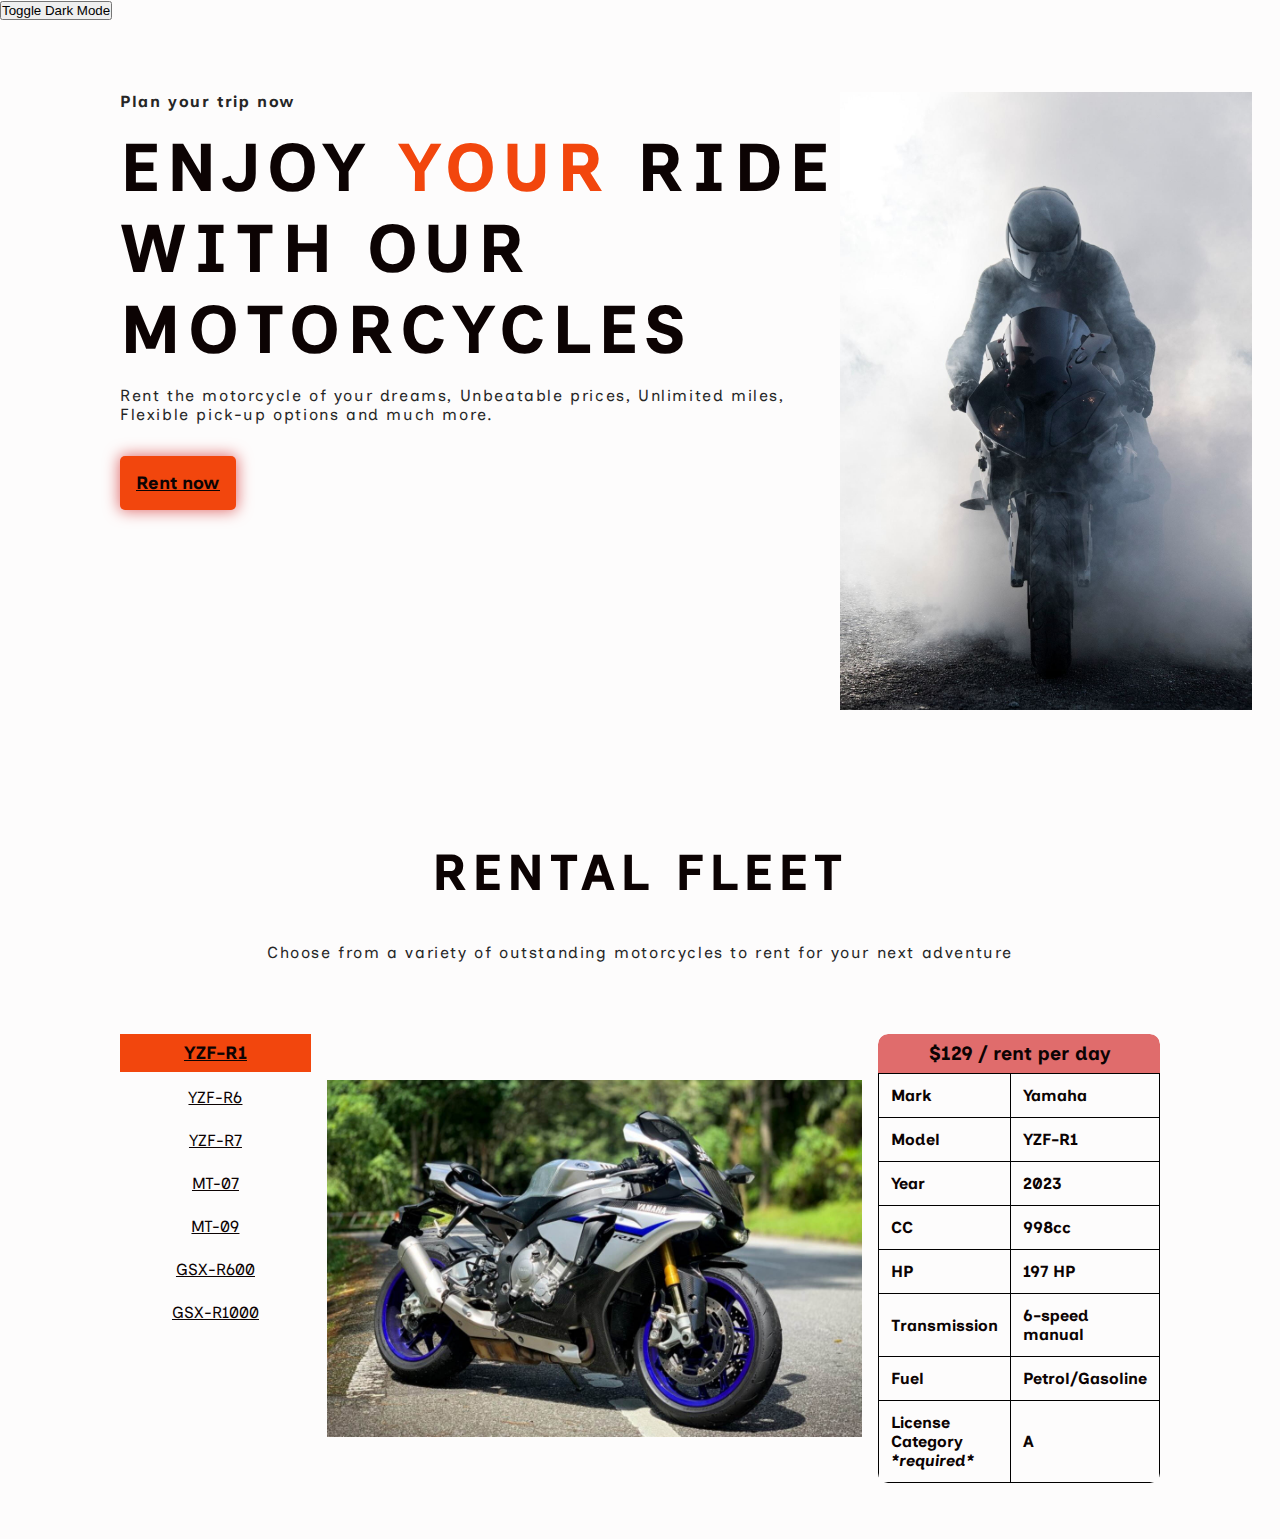
==== index.html @ b2a37969 "Fix for Hero section issues Added Responsive design for smaller screens" ====
<!DOCTYPE html>
<html lang="en">
    <head>
        <meta charset="UTF-8" />
        <meta name="viewport" content="width=device-width, initial-scale=1.0" />
        <link rel="stylesheet" href="index.css">
        <title>Rent a motorcycle</title>
        <link rel="shortcut icon" href="#">
        <meta name="description" content="Motorcycle rental website">
    </head>
    <body>
    <button id="theme-toggle">Toggle Dark Mode</button>
    <div class="ContentProps">
        <section class="hero">
            <div class="wrapper">
                <div class="text-container">
                    <p><strong>Plan your trip now</strong></p>
                    <h1>Enjoy <span>your</span> ride with our<br>motorcycles</h1>
                    <p>Rent the motorcycle of your dreams, Unbeatable prices, Unlimited miles, Flexible pick-up options and much more.</p>
                    <div class="buttons">
                        <a class="active" href="#">Rent now</a>
                    </div>
                </div>
                <div class="image-container">
                    <img width="427" height="640" src="Motorcycles/Hero.jpg" alt="Biker on his motorcycle">
                </div>
            </div>
        </section>
        <main>
            <section>
                <h2>Rental fleet</h2>
                <p>Choose from a variety of outstanding motorcycles to rent for your next adventure</p>
                <div class="container">
                    <div class="Bike-list-container">
                        <!-- bikes are shown here with js injection from json -->
                        <div class="Bike"></div>
                    </div>
                    <div class="image-preview">
                        <!-- image preview of selected Motorcycle -->
                        <img width="1400" height="1080" src="#" alt="Motorcycle image">
                    </div>
                    <div class="Details">
                        <table class="details-table">
                            <caption></caption>
                            <tbody>
                                <tr>
                                    <td>Mark</td>
                                    <td id="mark-value"></td>
                                </tr>
                                <tr>
                                    <td>Model</td>
                                    <td id="model-value"></td>
                                </tr>
                                <tr>
                                    <td>Year</td>
                                    <td id="year-value"></td>
                                </tr>
                                <tr>
                                    <td>CC</td>
                                    <td id="cc-value"></td>
                                </tr>
                                <tr>
                                    <td>HP</td>
                                    <td id="hp-value"></td>
                                </tr>
                                <tr>
                                    <td>Transmission</td>
                                    <td id="trans-value"></td>
                                </tr>
                                <tr>
                                    <td>Fuel</td>
                                    <td id="fuel-value"></td>
                                </tr>
                                <tr>
                                    <td>License Category<br><strong><i>*required*</i></strong></td>
                                    <td id="license-value"></td>
                                </tr>
                            </tbody>
                        </table>
                    </div>
                </div>
            </section>
        </main>
    </div>
  </body>
</html>
<script src="motorcycles.js" ></script>
<script src="theme.js"></script>
---- index.css ----
@import url("https://fonts.googleapis.com/css?family=Inclusive%20Sans:700|Inclusive%20Sans:400");
:root {
  --text: hsl(0, 60%, 3%);
  --text2: hsl(0, 0%, 15%);
  --background: hsl(0, 20%, 99%);
  --primary: hsl(15, 90%, 50%);
  --secondary: hsl(0, 26%, 74%);
  --accent: hsl(0, 65%, 65%);
}
:root[data-theme="dark"] {
    --text: hsl(0, 60%, 97%);
    --background: hsl(0, 20%, 1%);
    --primary: hsl(15, 90%, 50%);
    --secondary: hsl(0, 26%, 26%);
    --accent: hsl(0, 65%, 35%);
    --accent2: hsl(0, 0%, 5%);
  }
* {
  margin: 0;
  padding: 0;
  box-sizing: border-box;
  /* outline: 3px solid pink; */
}
body {
  font-family: "Inclusive Sans", sans-serif;
  font-weight: 400;
  background-color: var(--background);
  color: var(--text);
}
.ContentProps {
  max-width: 90%;
  margin: 0 auto;
  padding: 1.5rem;
}
h1, h2, h3, h4, h5 {
  font-weight: 700;
}
h1 {font-size: 4.210rem;}
h2 {font-size: 3.158rem;}
h3 {font-size: 2.369rem;}
h4 {font-size: 1.777rem;}
h5 {font-size: 1.333rem;}
section{
    display: flex;
    flex-direction: column;
    width: 100%;
    margin-top: 6rem;
    text-align: center;
}
section h2{
    font-weight: bold;
    letter-spacing: 0.1em;
    color: var(--text);
    text-transform: uppercase;
    margin-bottom: 2.5rem;
}
section p{
    color: var(--text2);
    margin-bottom: 2.5rem;
    letter-spacing: 0.1em;
}
[data-theme="dark"] section p{
  color: var(--text);
}
.hero {
  width: 100%;
  margin-top: 1rem;
}

.hero .wrapper {
  margin: 0 auto;
  display: flex;
  flex-direction: row;
  justify-content: space-between;
  max-width: 80rem; /* Adjust this for layout width */
  padding: 2rem;
}

.hero .text-container {
  max-width: 45rem;
  width: 100%;
  display: flex;
  flex-direction: column;
  gap: 1rem;
  text-align: left;
}
.hero .text-container p{
  margin: 0;
}
.hero .text-container h1 {
  font-weight: bold;
  letter-spacing: 0.1em;
  color: var(--text);
  text-transform: uppercase;
}

.hero .text-container span {
  color: var(--primary);
}

.hero .buttons {
  display: flex;
  gap: 1rem;
  margin-top: 1rem;
}

.hero .buttons .active {
  background-color: var(--primary);
  color: var(--text);
  font-weight: bold;
  font-size: 1.125rem;
  padding: 1rem;
  border-radius: 5px; /* Small UI improvement */
  -webkit-box-shadow: 0px 0px 15px 1px var(--accent);
  -moz-box-shadow: 0px 0px 15px 1px var(--accent);
  box-shadow: 0px 0px 15px 1px var(--accent);
  transition: .3s ease;
}
.hero .buttons .active:hover{
  background-color: var(--accent);
}

.hero .image-container {
  width: 35rem;
}

.hero .image-container img {
  max-width: 100%;
  height: auto;
  object-fit: contain;
}
@media (max-width: 768px) {
  .ContentProps{
    max-width: 100%;
  }
  .hero .wrapper {
    width: 100%;
    flex-direction: column;
    align-items: center;
  }

  .hero .text-container {
    text-align: left;
    width: 100%;
    overflow-wrap: break-word;  
  }
  .hero .text-container h1{
    font-size: 3.8rem;
  }
  .hero .image-container {
    display: none;
  }
}

.container {
  display: grid;
  grid-template-areas:"sidebar main info";
  grid-template-columns: 1.25fr 3fr 1.25fr;
  padding: 1rem;
  max-width: 100%;
  height: auto;
}
.Bike-list-container {
  grid-area: sidebar;
  display: flex;
  flex-direction: column;
  gap: 0.5rem;
  padding: 1rem;
  border-radius: 10px;
  background-color: var(--background);
}
[data-theme="dark"] .Bike-list-container,
[data-theme="dark"] .Details{
  background-color: var(--accent2);
  color: var(--text);
}
.Bike {
    text-decoration: underline;
  cursor: pointer;
  padding: 0.5rem;
  text-align: center;
  transition: background 0.3s ease , transform 0.2s;
}
.Bike:hover {
  background-color: var(--secondary);
  transform: scale(1.05);
}
.Bike.active {
  background-color: var(--primary);
  color: var(--text);
  font-weight: bold;
  font-size: 1.125rem;
}
[data-theme="dark"] .Bike.active{
    color: var(--text2);
}
.image-preview {
  grid-area: main;
  display: flex;
  align-items: center;
  justify-content: center;
}
.image-preview img {
  max-width: 100%;
  height: auto;
  vertical-align: middle;
  font-style: italic;
  background-repeat: no-repeat;
  background-size: cover;
  max-height: 26.65rem;
  object-fit: contain;
}
.Details {
  grid-area: info;
  padding: 1rem;
  border-radius: 10px;
  text-align: center;
  background-color: var(--background);
}
.details-table {
  width: 100%;
  border-collapse: collapse;
  border-radius: 10px;
  overflow: hidden;
}
.details-table caption {
  font-size: 1.2rem;
  font-weight: bold;
  padding: 0.5rem;
  color: var(--text);
  background: var(--accent);
  border-radius: 10px 10px 0 0;
}
.details-table td {
  border: 1px solid black;
  padding: 0.75rem;
  font-size: 1rem;
  font-weight: bold;
  color: var(--text);
  text-align: left;
}
@media (max-width: 768px) {
    .container {
      grid-template-areas:
        "sidebar"
        "main"
        "info";
      grid-template-columns: 1fr;
    } 
    .Bike-list-container,
    .image-preview,
    .Details {
      width: 100%;
    }
  }
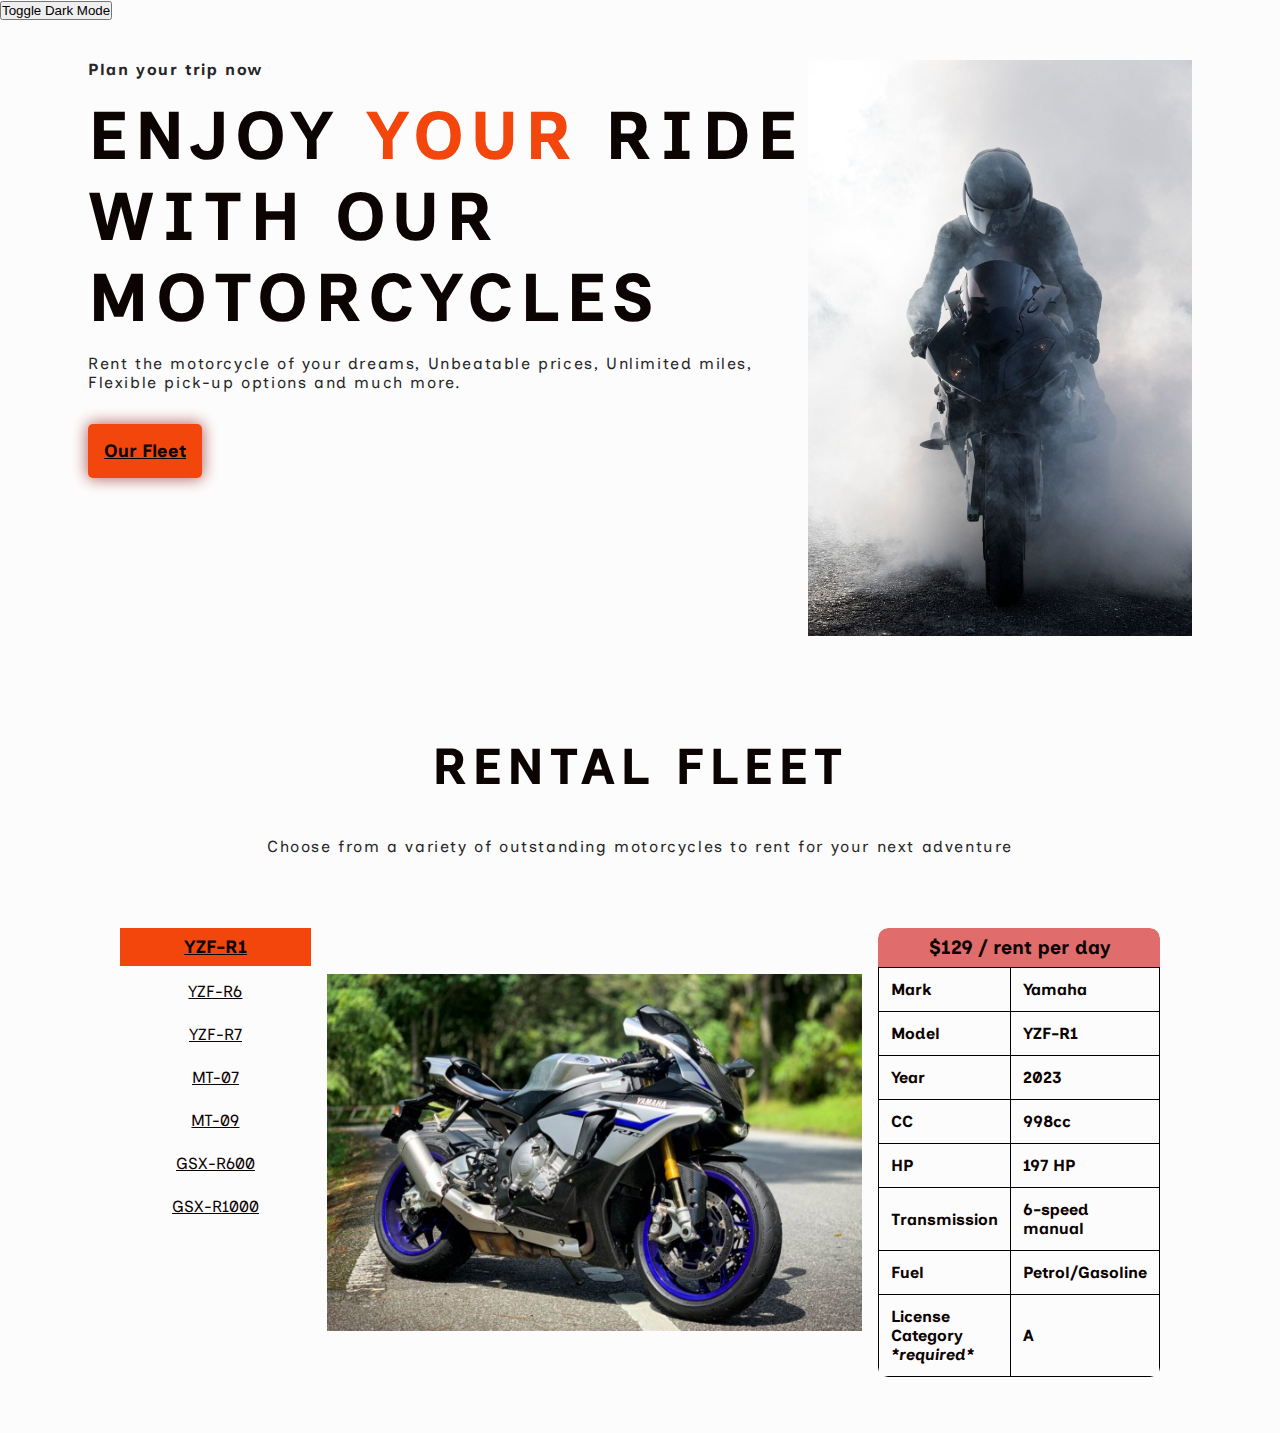
==== commit 77d02ebd: "UI improvements" ====
--- a/index.html
+++ b/index.html
@@ -18,16 +18,16 @@
                     <h1>Enjoy <span>your</span> ride with our<br>motorcycles</h1>
                     <p>Rent the motorcycle of your dreams, Unbeatable prices, Unlimited miles, Flexible pick-up options and much more.</p>
                     <div class="buttons">
-                        <a class="active" href="#">Rent now</a>
+                        <a class="active" href="#RentalFleet">Our Fleet</a>
                     </div>
                 </div>
                 <div class="image-container">
-                    <img width="427" height="640" src="Motorcycles/Hero.jpg" alt="Biker on his motorcycle">
+                    <img rel="preload" as="image" width="427" height="640" src="Motorcycles/Hero.jpg" alt="Biker on his motorcycle">
                 </div>
             </div>
         </section>
         <main>
-            <section>
+            <section id="RentalFleet" >
                 <h2>Rental fleet</h2>
                 <p>Choose from a variety of outstanding motorcycles to rent for your next adventure</p>
                 <div class="container">
--- a/index.css
+++ b/index.css
@@ -4,8 +4,8 @@
   --text2: hsl(0, 0%, 15%);
   --background: hsl(0, 20%, 99%);
   --primary: hsl(15, 90%, 50%);
-  --secondary: hsl(0, 26%, 74%);
-  --accent: hsl(0, 65%, 65%);
+  --secondary: hsl(0, 65%, 65%);
+  --accent: hsl(0, 35%, 55%);
 }
 :root[data-theme="dark"] {
     --text: hsl(0, 60%, 97%);
@@ -19,7 +19,9 @@
   margin: 0;
   padding: 0;
   box-sizing: border-box;
-  /* outline: 3px solid pink; */
+}
+html{
+  scroll-behavior: smooth;
 }
 body {
   font-family: "Inclusive Sans", sans-serif;
@@ -63,17 +65,22 @@
   color: var(--text);
 }
 .hero {
-  width: 100%;
   margin-top: 1rem;
 }
 
 .hero .wrapper {
   margin: 0 auto;
+  padding: 2rem;
   display: flex;
   flex-direction: row;
   justify-content: space-between;
-  max-width: 80rem; /* Adjust this for layout width */
-  padding: 2rem;
+  max-width: 80rem;
+}
+@media (max-width: 1300px){
+  .hero .wrapper{
+    margin: 0 0;
+    padding: 0;
+  }
 }
 
 .hero .text-container {
@@ -110,7 +117,7 @@
   font-weight: bold;
   font-size: 1.125rem;
   padding: 1rem;
-  border-radius: 5px; /* Small UI improvement */
+  border-radius: 5px;
   -webkit-box-shadow: 0px 0px 15px 1px var(--accent);
   -moz-box-shadow: 0px 0px 15px 1px var(--accent);
   box-shadow: 0px 0px 15px 1px var(--accent);
@@ -129,7 +136,7 @@
   height: auto;
   object-fit: contain;
 }
-@media (max-width: 768px) {
+@media (max-width: 1200px) {
   .ContentProps{
     max-width: 100%;
   }
@@ -158,6 +165,7 @@
   grid-template-columns: 1.25fr 3fr 1.25fr;
   padding: 1rem;
   max-width: 100%;
+  width: 100%;
   height: auto;
 }
 .Bike-list-container {
@@ -179,7 +187,7 @@
   cursor: pointer;
   padding: 0.5rem;
   text-align: center;
-  transition: background 0.3s ease , transform 0.2s;
+  transition: 0.3s ease , transform 0.2s;
 }
 .Bike:hover {
   background-color: var(--secondary);
@@ -228,7 +236,7 @@
   font-weight: bold;
   padding: 0.5rem;
   color: var(--text);
-  background: var(--accent);
+  background: var(--secondary);
   border-radius: 10px 10px 0 0;
 }
 .details-table td {
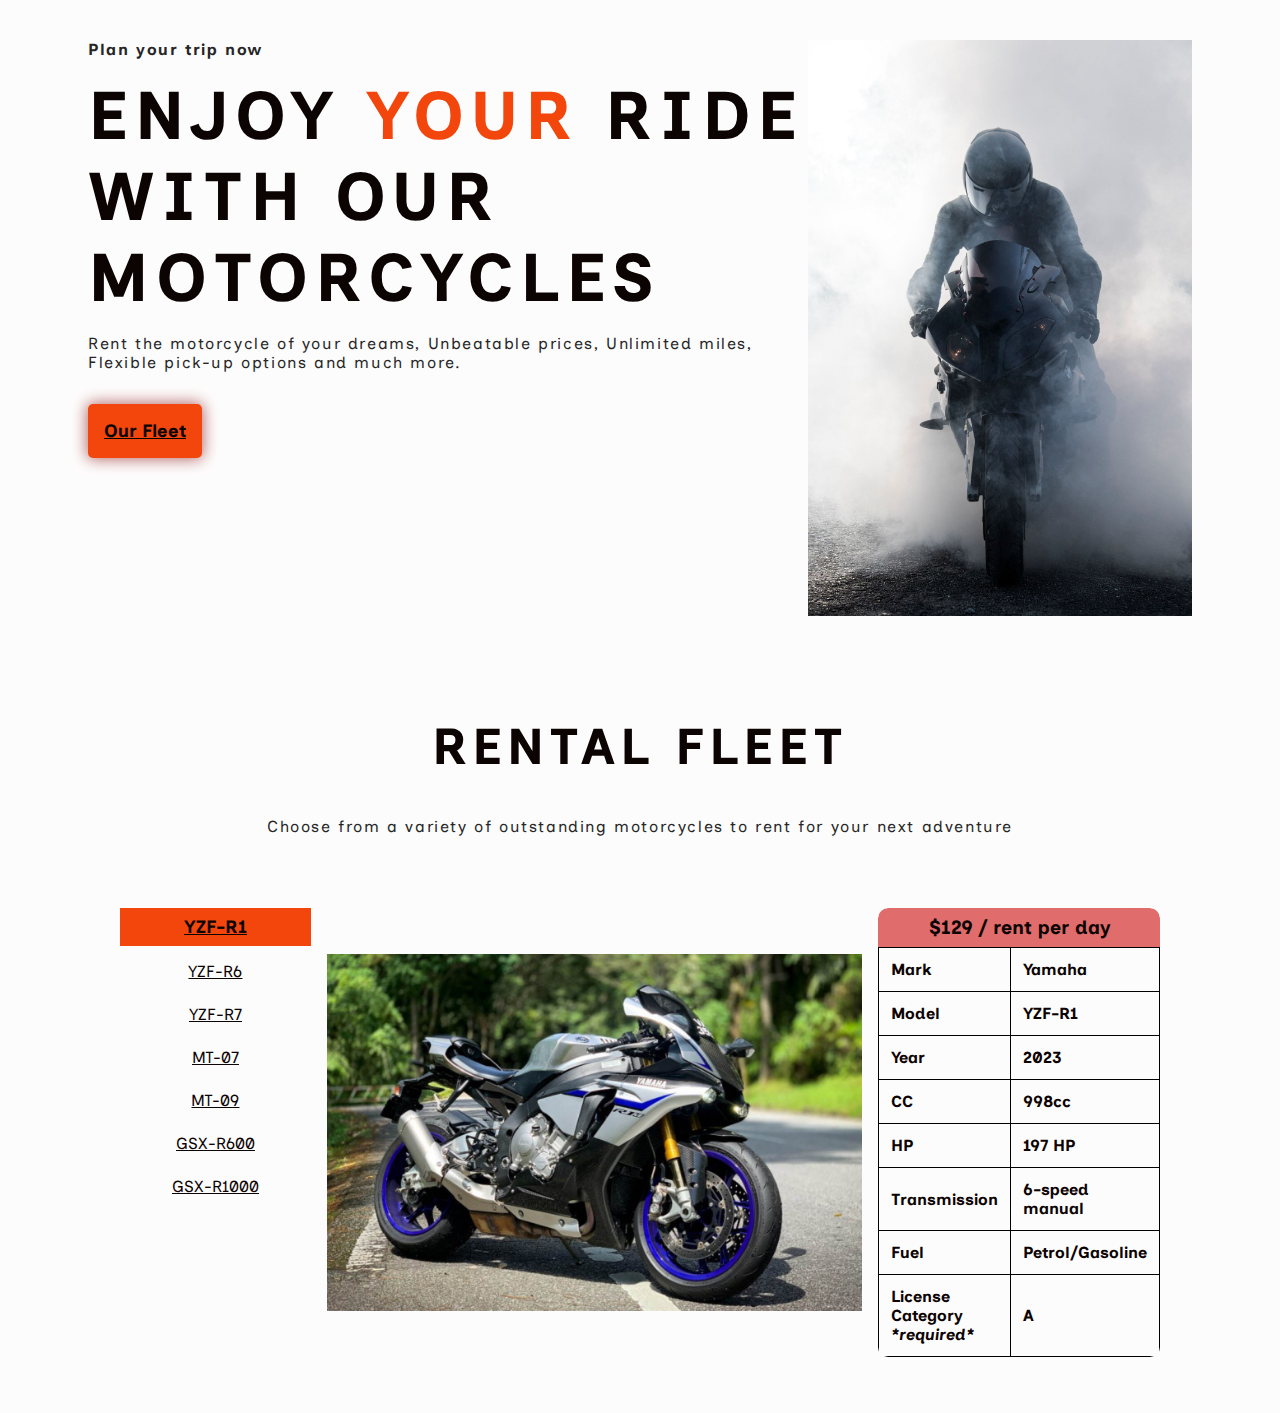
==== commit 25b210c8: "." ====
--- a/index.html
+++ b/index.html
@@ -9,7 +9,7 @@
         <meta name="description" content="Motorcycle rental website">
     </head>
     <body>
-    <button id="theme-toggle">Toggle Dark Mode</button>
+    <!-- <button id="theme-toggle">Toggle Dark Mode</button> -->
     <div class="ContentProps">
         <section class="hero">
             <div class="wrapper">
@@ -27,7 +27,7 @@
             </div>
         </section>
         <main>
-            <section id="RentalFleet" >
+            <section id="RentalFleet" class="RentalFleet">
                 <h2>Rental fleet</h2>
                 <p>Choose from a variety of outstanding motorcycles to rent for your next adventure</p>
                 <div class="container">
@@ -37,7 +37,7 @@
                     </div>
                     <div class="image-preview">
                         <!-- image preview of selected Motorcycle -->
-                        <img width="1400" height="1080" src="#" alt="Motorcycle image">
+                        <img width="1200" height="800" src="#" alt="Motorcycle image">
                     </div>
                     <div class="Details">
                         <table class="details-table">
--- a/index.css
+++ b/index.css
@@ -66,6 +66,7 @@
 }
 .hero {
   margin-top: 1rem;
+  width: auto;
 }
 
 .hero .wrapper {
@@ -85,7 +86,6 @@
 
 .hero .text-container {
   max-width: 45rem;
-  width: 100%;
   display: flex;
   flex-direction: column;
   gap: 1rem;
@@ -127,10 +127,6 @@
   background-color: var(--accent);
 }
 
-.hero .image-container {
-  width: 35rem;
-}
-
 .hero .image-container img {
   max-width: 100%;
   height: auto;
@@ -159,14 +155,17 @@
   }
 }
 
+#RentalFleet{
+  width: auto;
+}
+
 .container {
   display: grid;
   grid-template-areas:"sidebar main info";
   grid-template-columns: 1.25fr 3fr 1.25fr;
   padding: 1rem;
   max-width: 100%;
-  width: 100%;
-  height: auto;
+
 }
 .Bike-list-container {
   grid-area: sidebar;
@@ -255,9 +254,11 @@
         "info";
       grid-template-columns: 1fr;
     } 
+    .container,
     .Bike-list-container,
     .image-preview,
     .Details {
-      width: 100%;
+      gap: 1rem;
+      padding: 0;
     }
   }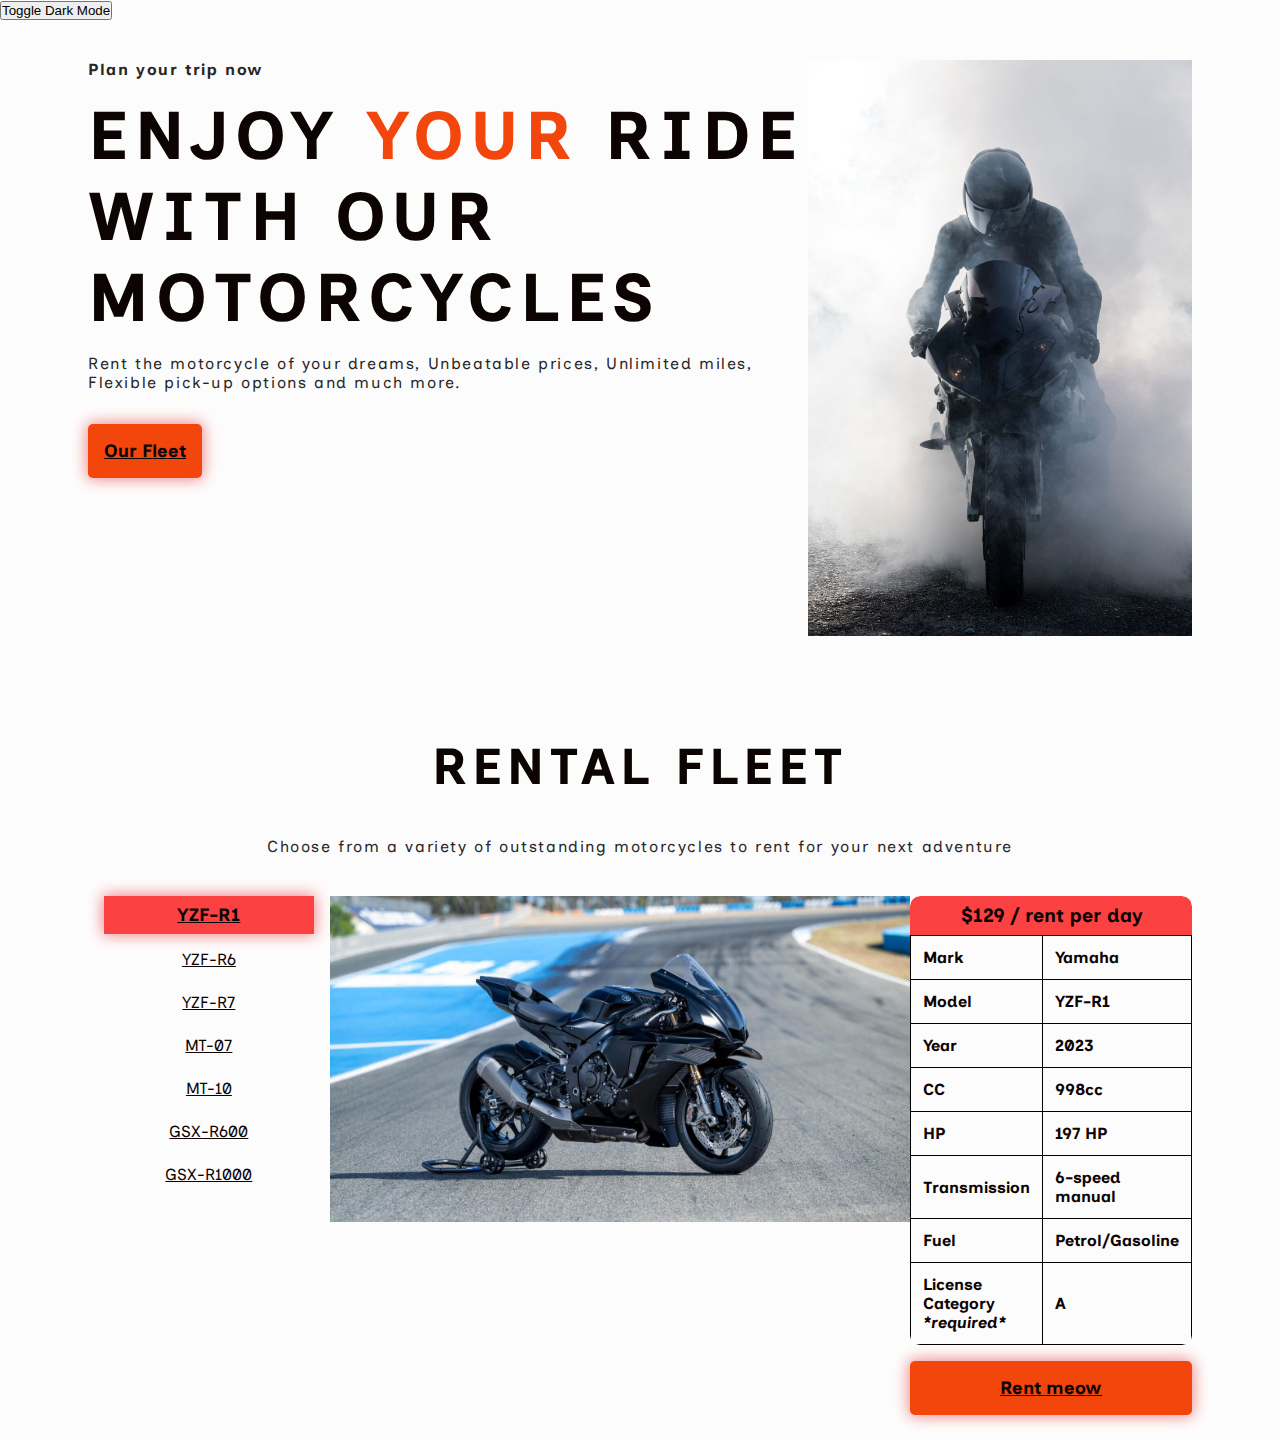
==== commit a0a8af7f: "fixed images resolution fixed ui Added a rent now button on the rental fleet modified the database" ====
--- a/index.html
+++ b/index.html
@@ -9,7 +9,7 @@
         <meta name="description" content="Motorcycle rental website">
     </head>
     <body>
-    <!-- <button id="theme-toggle">Toggle Dark Mode</button> -->
+    <button id="theme-toggle">Toggle Dark Mode</button>
     <div class="ContentProps">
         <section class="hero">
             <div class="wrapper">
@@ -77,6 +77,9 @@
                                 </tr>
                             </tbody>
                         </table>
+                        <div class="buttons">
+                            <a class="active" href="#RentNow">Rent meow</a>
+                        </div>
                     </div>
                 </div>
             </section>
--- a/index.css
+++ b/index.css
@@ -4,15 +4,15 @@
   --text2: hsl(0, 0%, 15%);
   --background: hsl(0, 20%, 99%);
   --primary: hsl(15, 90%, 50%);
-  --secondary: hsl(0, 65%, 65%);
-  --accent: hsl(0, 35%, 55%);
+  --secondary: hsl(0, 77%, 72%);
+  --accent: hsl(0, 96%, 62%);
 }
 :root[data-theme="dark"] {
     --text: hsl(0, 60%, 97%);
     --background: hsl(0, 20%, 1%);
-    --primary: hsl(15, 90%, 50%);
-    --secondary: hsl(0, 26%, 26%);
-    --accent: hsl(0, 65%, 35%);
+    --primary: hsl(15, 100%, 50%);
+    --secondary: hsl(0, 77%, 28%);
+    --accent: hsl(0, 96%, 38%);
     --accent2: hsl(0, 0%, 5%);
   }
 * {
@@ -105,26 +105,26 @@
   color: var(--primary);
 }
 
-.hero .buttons {
+.buttons {
   display: flex;
   gap: 1rem;
   margin-top: 1rem;
 }
 
-.hero .buttons .active {
+.buttons .active {
   background-color: var(--primary);
   color: var(--text);
   font-weight: bold;
   font-size: 1.125rem;
   padding: 1rem;
   border-radius: 5px;
-  -webkit-box-shadow: 0px 0px 15px 1px var(--accent);
-  -moz-box-shadow: 0px 0px 15px 1px var(--accent);
-  box-shadow: 0px 0px 15px 1px var(--accent);
+  -webkit-box-shadow: 0px 0px 15px 1px var(--secondary);
+  -moz-box-shadow: 0px 0px 15px 1px var(--secondary);
+  box-shadow: 0px 0px 15px 1px var(--secondary);
   transition: .3s ease;
 }
 .hero .buttons .active:hover{
-  background-color: var(--accent);
+  background-color: var(--secondary);
 }
 
 .hero .image-container img {
@@ -163,18 +163,17 @@
   display: grid;
   grid-template-areas:"sidebar main info";
   grid-template-columns: 1.25fr 3fr 1.25fr;
-  padding: 1rem;
   max-width: 100%;
-
 }
 .Bike-list-container {
   grid-area: sidebar;
   display: flex;
   flex-direction: column;
   gap: 0.5rem;
-  padding: 1rem;
+  padding:0 1rem;
   border-radius: 10px;
   background-color: var(--background);
+  
 }
 [data-theme="dark"] .Bike-list-container,
 [data-theme="dark"] .Details{
@@ -193,10 +192,13 @@
   transform: scale(1.05);
 }
 .Bike.active {
-  background-color: var(--primary);
+  background-color: var(--accent);
   color: var(--text);
   font-weight: bold;
   font-size: 1.125rem;
+  -webkit-box-shadow: 0px 0px 15px 1px var(--secondary);
+  -moz-box-shadow: 0px 0px 15px 1px var(--secondary);
+  box-shadow: 0px 0px 15px 1px var(--secondary);
 }
 [data-theme="dark"] .Bike.active{
     color: var(--text2);
@@ -206,6 +208,7 @@
   display: flex;
   align-items: center;
   justify-content: center;
+  align-items:start;
 }
 .image-preview img {
   max-width: 100%;
@@ -219,7 +222,6 @@
 }
 .Details {
   grid-area: info;
-  padding: 1rem;
   border-radius: 10px;
   text-align: center;
   background-color: var(--background);
@@ -235,7 +237,7 @@
   font-weight: bold;
   padding: 0.5rem;
   color: var(--text);
-  background: var(--secondary);
+  background: var(--accent);
   border-radius: 10px 10px 0 0;
 }
 .details-table td {
@@ -245,6 +247,12 @@
   font-weight: bold;
   color: var(--text);
   text-align: left;
+}
+.Details .buttons{
+  width: 100%;
+}
+.Details .buttons a{
+  width: 100%;
 }
 @media (max-width: 768px) {
     .container {
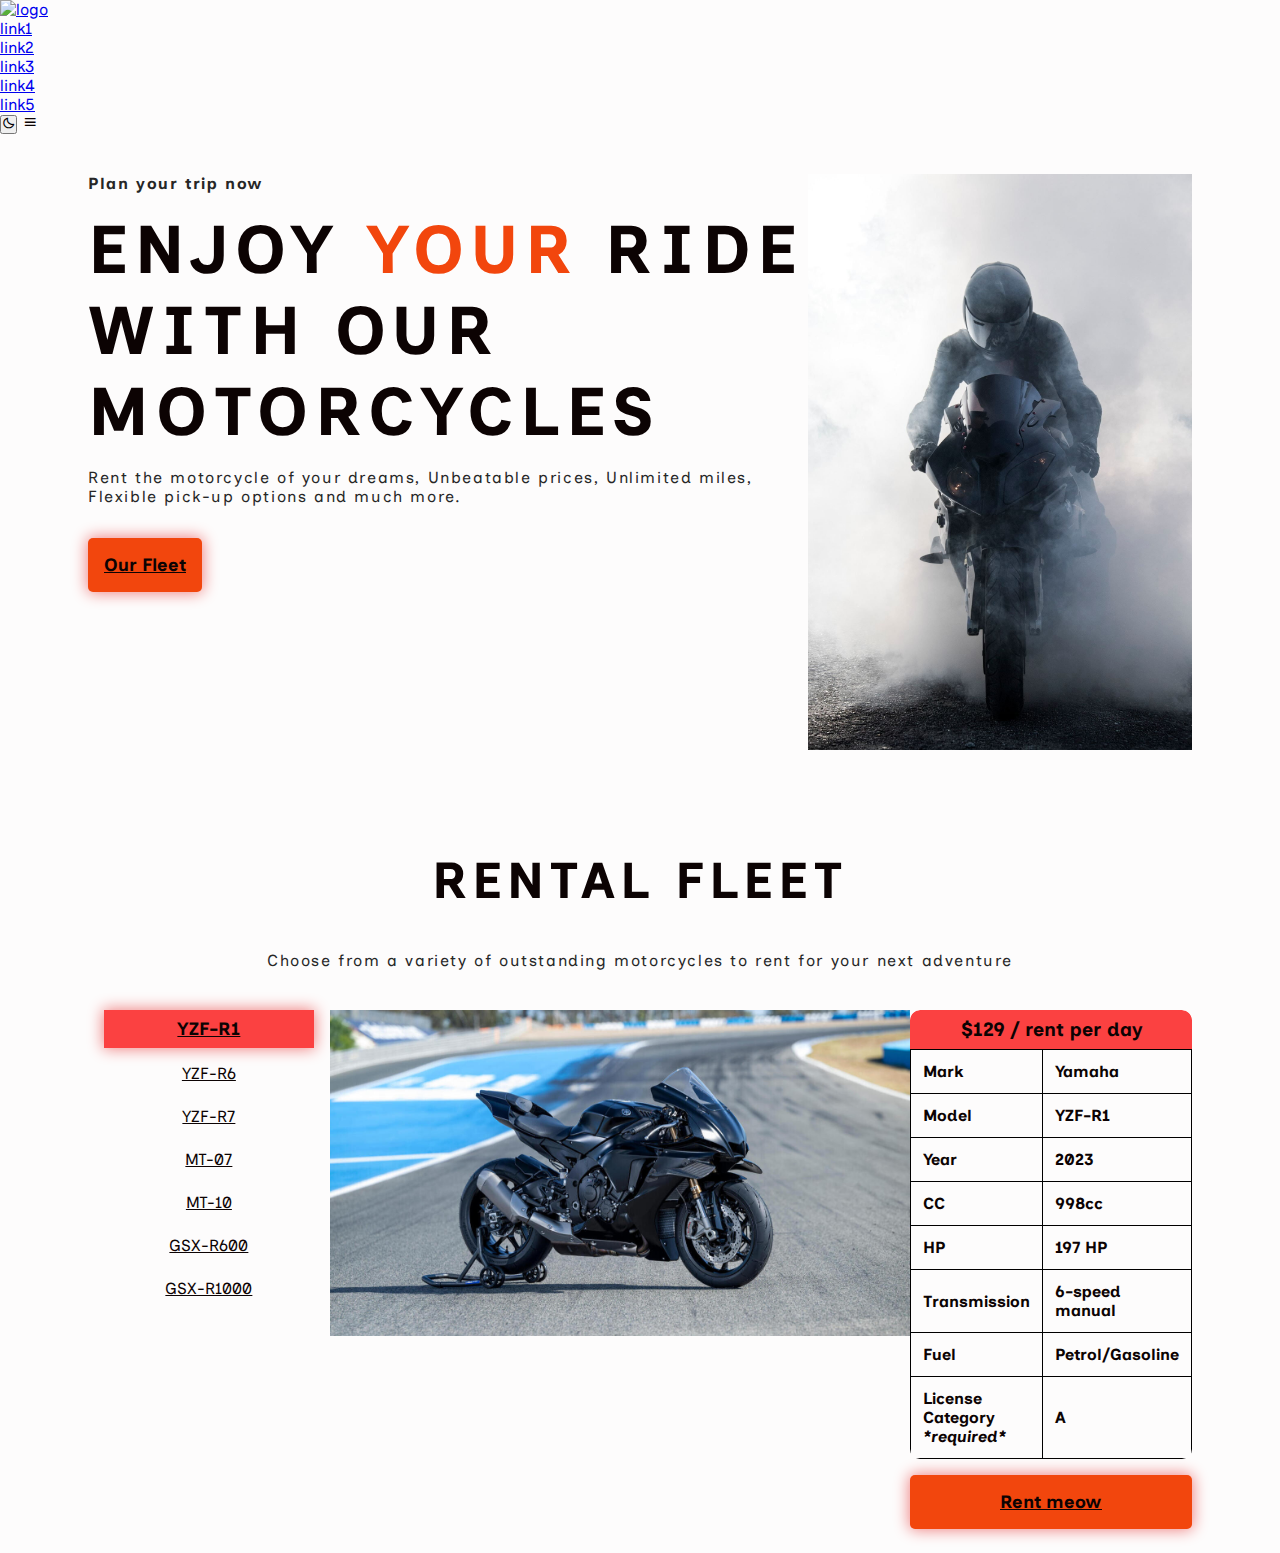
==== commit 86f06a03: "Added a navigation bar" ====
--- a/index.html
+++ b/index.html
@@ -7,25 +7,44 @@
         <title>Rent a motorcycle</title>
         <link rel="shortcut icon" href="#">
         <meta name="description" content="Motorcycle rental website">
+        <!-- box icon link -->
+        <link rel="stylesheet" href="https://unpkg.com/boxicons@latest/css/boxicons.min.css">
     </head>
     <body>
-    <button id="theme-toggle">Toggle Dark Mode</button>
-    <div class="ContentProps">
-        <section class="hero">
-            <div class="wrapper">
-                <div class="text-container">
-                    <p><strong>Plan your trip now</strong></p>
-                    <h1>Enjoy <span>your</span> ride with our<br>motorcycles</h1>
-                    <p>Rent the motorcycle of your dreams, Unbeatable prices, Unlimited miles, Flexible pick-up options and much more.</p>
-                    <div class="buttons">
-                        <a class="active" href="#RentalFleet">Our Fleet</a>
+        <header>
+            <a href="index.html" class="logo" >
+                <img rel="preload" width="50" height="50" src="Motorcycles/logo.png" alt="logo">
+            </a>
+            <ul class="navlist">
+                <li><a href="#">link1</a></li>
+                <li><a href="#">link2</a></li>
+                <li><a href="#">link3</a></li>
+                <li><a href="#">link4</a></li>
+                <li><a href="#">link5</a></li>
+            </ul>
+            <div class="right-content">
+                <button id="theme-toggle">
+                    <i class="bx bx-moon" id="theme-icon" ></i>
+                </button>
+                <div class="bx bx-menu" id="menu-icon" ></div>
+            </div>
+        </header>
+        <div class="ContentProps">
+            <section class="hero">
+                <div class="wrapper">
+                    <div class="text-container">
+                        <p><strong>Plan your trip now</strong></p>
+                        <h1>Enjoy <span>your</span> ride with our<br>motorcycles</h1>
+                        <p>Rent the motorcycle of your dreams, Unbeatable prices, Unlimited miles, Flexible pick-up options and much more.</p>
+                        <div class="buttons">
+                            <a class="active" href="#RentalFleet">Our Fleet</a>
+                        </div>
+                    </div>
+                    <div class="image-container">
+                        <img rel="preload" as="image" width="427" height="640" src="Motorcycles/Hero.jpg" alt="Biker on his motorcycle">
                     </div>
                 </div>
-                <div class="image-container">
-                    <img rel="preload" as="image" width="427" height="640" src="Motorcycles/Hero.jpg" alt="Biker on his motorcycle">
-                </div>
-            </div>
-        </section>
+            </section>
         <main>
             <section id="RentalFleet" class="RentalFleet">
                 <h2>Rental fleet</h2>
@@ -87,5 +106,6 @@
     </div>
   </body>
 </html>
+<script src="nav.js"></script>
 <script src="motorcycles.js" ></script>
 <script src="theme.js"></script>
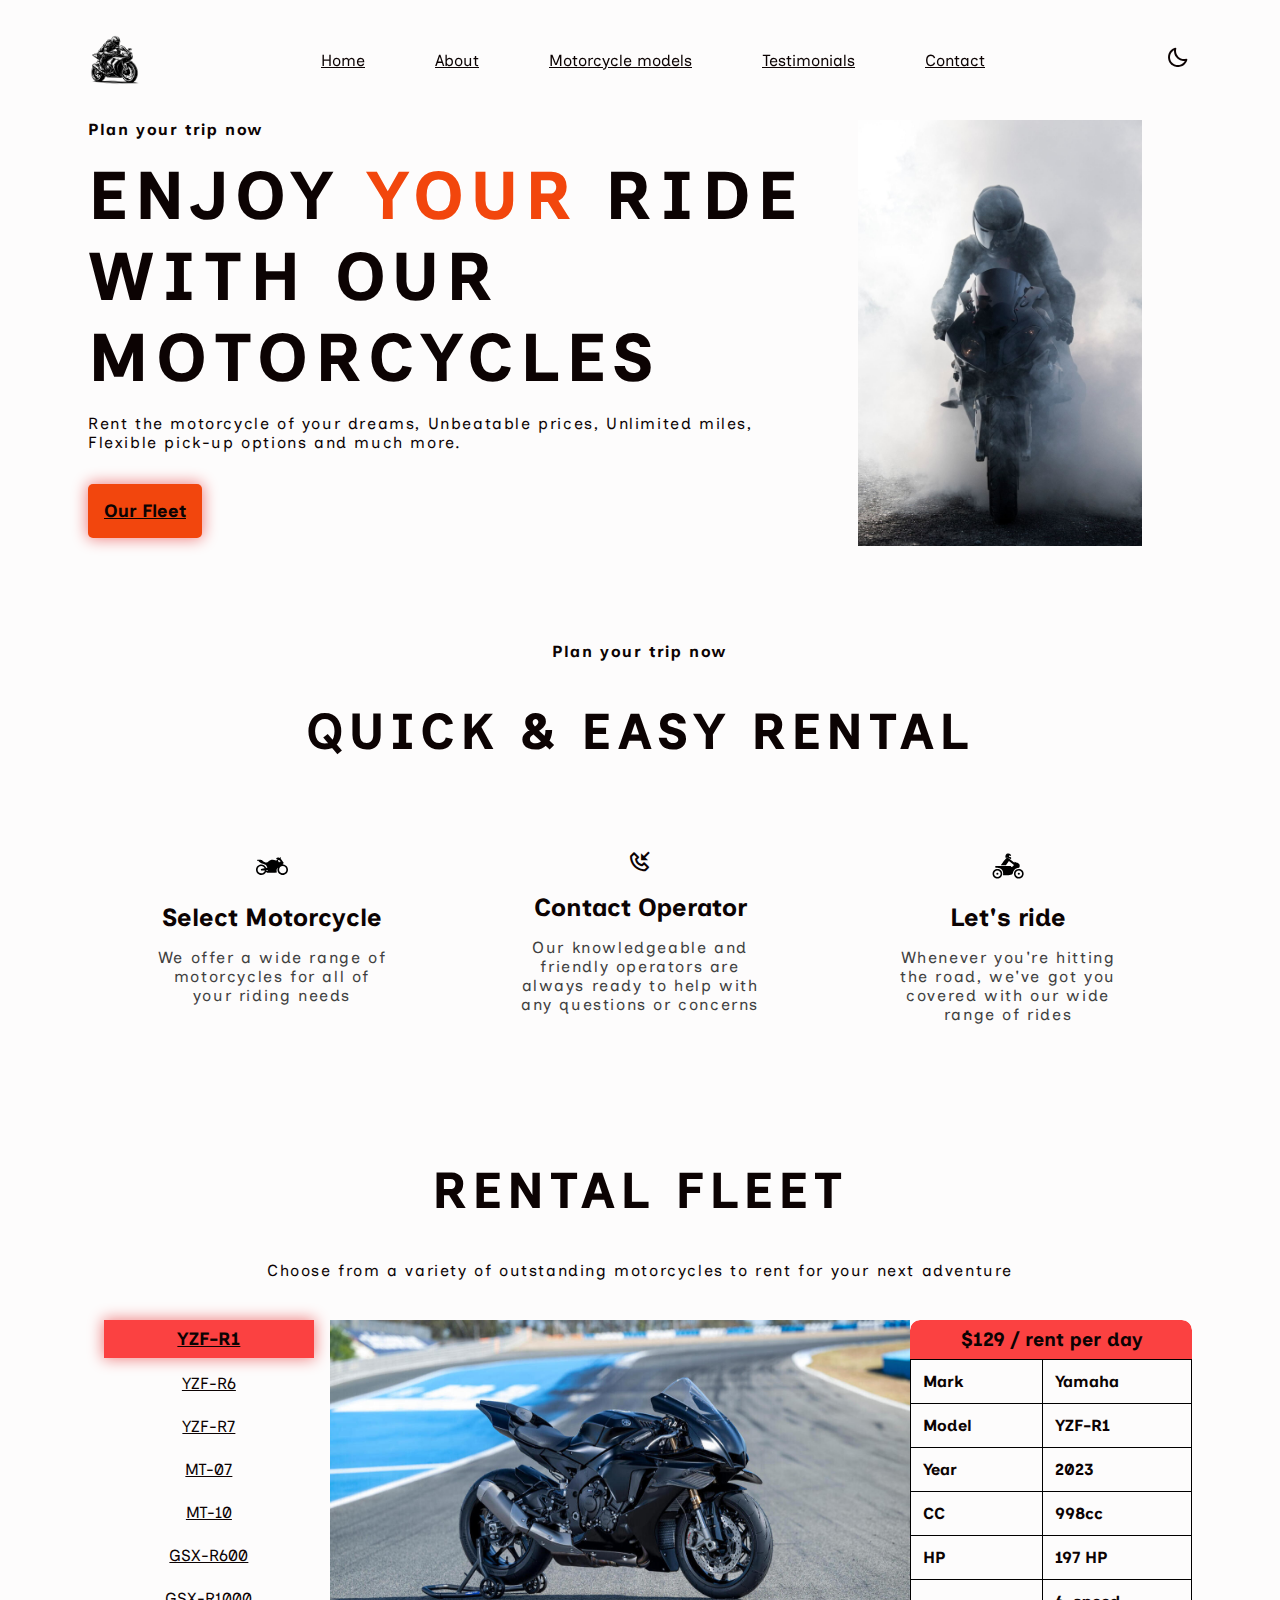
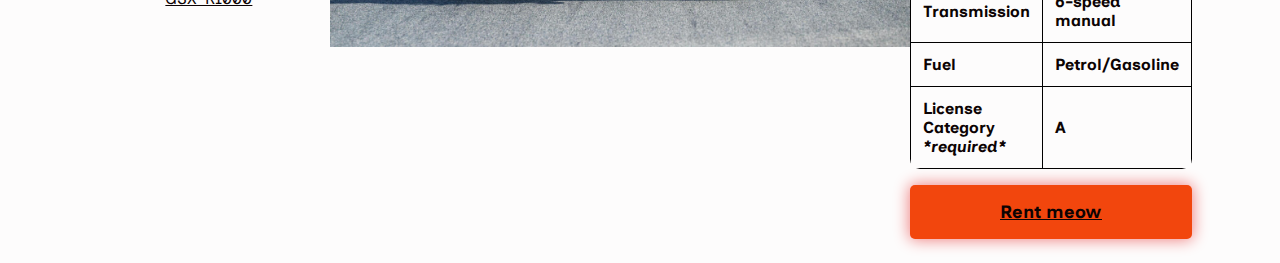
==== commit 304eec90: "meow" ====
--- a/index.html
+++ b/index.html
@@ -16,11 +16,11 @@
                 <img rel="preload" width="50" height="50" src="Motorcycles/logo.png" alt="logo">
             </a>
             <ul class="navlist">
-                <li><a href="#">link1</a></li>
-                <li><a href="#">link2</a></li>
-                <li><a href="#">link3</a></li>
-                <li><a href="#">link4</a></li>
-                <li><a href="#">link5</a></li>
+                <li><a href="#">Home</a></li>
+                <li><a href="#">About</a></li>
+                <li><a href="#">Motorcycle models</a></li>
+                <li><a href="#">Testimonials</a></li>
+                <li><a href="#">Contact</a></li>
             </ul>
             <div class="right-content">
                 <button id="theme-toggle">
@@ -42,6 +42,27 @@
                     </div>
                     <div class="image-container">
                         <img rel="preload" as="image" width="427" height="640" src="Motorcycles/Hero.jpg" alt="Biker on his motorcycle">
+                    </div>
+                </div>
+            </section>
+            <section class="PlanYourTrip">
+                <p> <strong> Plan your trip now</strong></p>
+                <h2>Quick & easy rental</h2>
+                <div class="wrapper">
+                    <div class="item">
+                        <img width="32" height="32" src="Motorcycles/motor.svg" alt="motorcycle icon">
+                        <h3>Select Motorcycle</h3>
+                        <p>We offer a wide range of motorcycles for all of your riding needs</p>
+                    </div>
+                    <div class="item">
+                        <i class='bx bx-phone-incoming'></i>
+                        <h3>Contact Operator</h3>
+                        <p>Our knowledgeable and friendly operators are always ready to help with any questions or concerns</p>
+                    </div>
+                    <div class="item">
+                        <img width="32" height="32" src="Motorcycles/rider.svg" alt="Ride icon">
+                        <h3>Let's ride</h3>
+                        <p>Whenever you're hitting the road, we've got you covered with our wide range of rides</p>
                     </div>
                 </div>
             </section>
--- a/index.css
+++ b/index.css
@@ -1,19 +1,20 @@
 @import url("https://fonts.googleapis.com/css?family=Inclusive%20Sans:700|Inclusive%20Sans:400");
 :root {
   --text: hsl(0, 60%, 3%);
-  --text2: hsl(0, 0%, 15%);
+  --textgray:hsl(0,0%,25%);
   --background: hsl(0, 20%, 99%);
   --primary: hsl(15, 90%, 50%);
   --secondary: hsl(0, 77%, 72%);
   --accent: hsl(0, 96%, 62%);
 }
 :root[data-theme="dark"] {
-    --text: hsl(0, 60%, 97%);
-    --background: hsl(0, 20%, 1%);
-    --primary: hsl(15, 100%, 50%);
-    --secondary: hsl(0, 77%, 28%);
-    --accent: hsl(0, 96%, 38%);
-    --accent2: hsl(0, 0%, 5%);
+  --text: hsl(0, 60%, 97%);
+  --textgray:hsl(0,0%,75%);
+  --background: hsl(0, 20%, 1%);
+  --primary: hsl(15, 100%, 50%);
+  --secondary: hsl(0, 77%, 28%);
+  --accent: hsl(0, 96%, 38%);
+  --accent2: hsl(0, 0%, 5%);
   }
 * {
   margin: 0;
@@ -39,9 +40,15 @@
 }
 h1 {font-size: 4.210rem;}
 h2 {font-size: 3.158rem;}
-h3 {font-size: 2.369rem;}
-h4 {font-size: 1.777rem;}
-h5 {font-size: 1.333rem;}
+h3 {font-size: 1.555rem;}
+@media(max-width:950px){
+  h1 {font-size: 3rem;}
+  h2 {font-size: 2rem;}
+  h3 {font-size: 1.3rem;}
+
+}
+/* h4 {font-size: 1.333rem;}
+h5 {font-size: 1.333rem;} */
 section{
     display: flex;
     flex-direction: column;
@@ -64,8 +71,93 @@
 [data-theme="dark"] section p{
   color: var(--text);
 }
+
+header{
+  backdrop-filter: blur(.5rem);
+  position: fixed;
+  width: 100%;
+  top: 0;
+  right: 0;
+  z-index: 1000;
+  padding: 35px 7%;
+  display: flex;
+  align-items: center;
+  justify-content: space-between;
+  transition: all .5 ease;
+}
+header .logo img{
+  max-width: 100%;
+  height: auto;
+  vertical-align: middle;
+  font-style: italic;
+  background-repeat: no-repeat;
+  background-size: cover;
+  max-height: 26.65rem;
+  object-fit: contain;
+}
+.navlist{
+  display: flex;
+}
+.navlist li{
+  list-style: none;
+}
+.navlist a{
+  display: inline-block;
+  margin: 0 35px;
+  color: var(--text);
+  transition: all .6s ease;
+}
+.navlist a:hover{
+  color: var(--primary);
+}
+header .right-content{
+  display: flex;
+  align-items: center;
+}
+#theme-toggle{
+  cursor: pointer;
+  font-size: 1.5rem;
+  background: none;
+  border: none;
+  color: var(--text);
+}
+#menu-icon{
+  font-size: 42px;
+  z-index: 10001;
+  cursor: pointer;
+  margin-left: 25px;
+  display: none;
+}
+@media(max-width:950px){
+  #menu-icon{
+    display: block;
+  }
+  .navlist{
+    position: absolute;
+    width: 100%;
+    height:100vh;
+    padding: 100px 50px;
+    top: 0;
+    right: 0;
+    bottom: 0;
+    left: 100%;
+    display: flex;
+    flex-direction: column;
+    backdrop-filter: blur(32px);
+    transition: all .6s ease-in-out;
+  }
+  .navlist a{
+    display: block;
+    padding: 0;
+    margin: 0px 0px 25px 0px;
+    font-size: 1.7rem;
+  }
+  .open{
+    left: 0;
+  }
+}
+
 .hero {
-  margin-top: 1rem;
   width: auto;
 }
 
@@ -130,6 +222,11 @@
 .hero .image-container img {
   max-width: 100%;
   height: auto;
+  vertical-align: middle;
+  font-style: italic;
+  background-repeat: no-repeat;
+  background-size: cover;
+  max-height: 26.65rem;
   object-fit: contain;
 }
 @media (max-width: 1200px) {
@@ -147,14 +244,37 @@
     width: 100%;
     overflow-wrap: break-word;  
   }
-  .hero .text-container h1{
-    font-size: 3.8rem;
-  }
   .hero .image-container {
     display: none;
   }
 }
 
+.PlanYourTrip .wrapper{
+  display: grid;
+  grid-template-columns: repeat(3, 1fr);
+  justify-items: center;
+  margin-top: 3rem;
+}
+.PlanYourTrip .wrapper .item{
+  max-width: 15rem;
+  p{
+    color: var(--textgray);
+  }
+  h3{
+    margin: 1rem 0;
+  }
+}
+.PlanYourTrip .wrapper .item i{
+  font-size: 1.5rem;
+  background: none;
+  border: none;
+  color: var(--text);
+}
+@media(max-width:950px){
+  .PlanYourTrip .wrapper{
+    grid-template-columns: 1fr;
+  }
+}
 #RentalFleet{
   width: auto;
 }
@@ -201,7 +321,7 @@
   box-shadow: 0px 0px 15px 1px var(--secondary);
 }
 [data-theme="dark"] .Bike.active{
-    color: var(--text2);
+    color: var(--text);
 }
 .image-preview {
   grid-area: main;
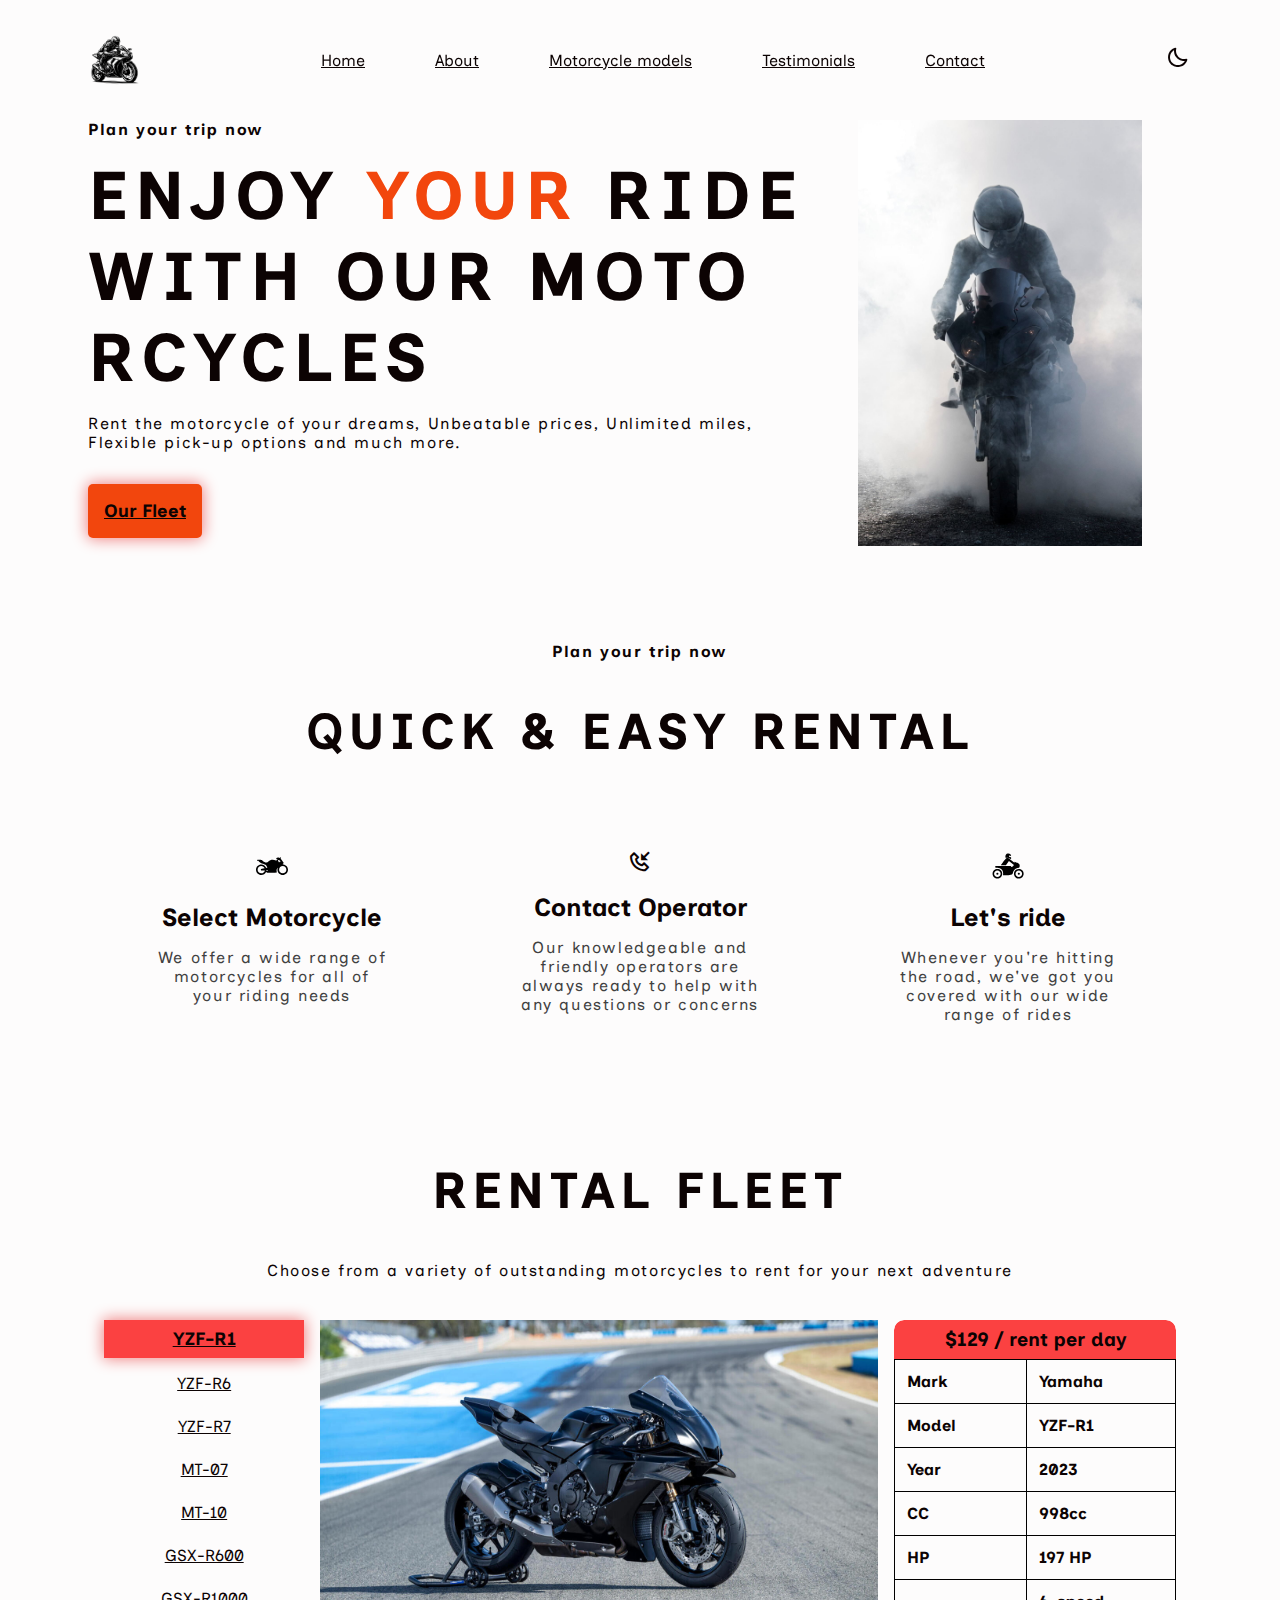
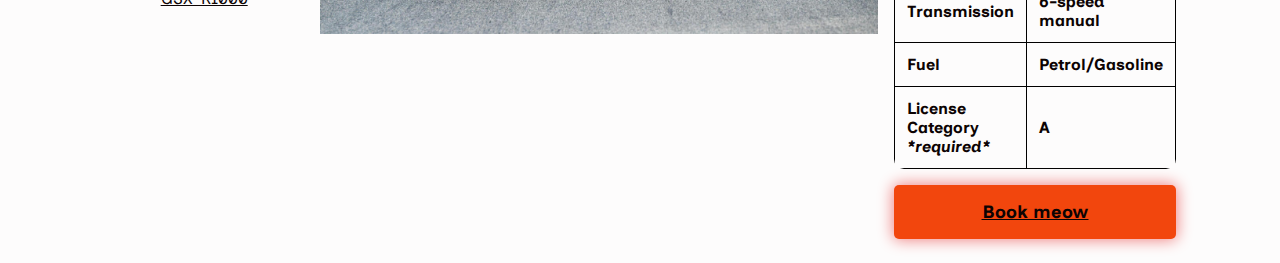
==== commit 3100d625: "fixed ui issues" ====
--- a/index.html
+++ b/index.html
@@ -34,7 +34,7 @@
                 <div class="wrapper">
                     <div class="text-container">
                         <p><strong>Plan your trip now</strong></p>
-                        <h1>Enjoy <span>your</span> ride with our<br>motorcycles</h1>
+                        <h1>Enjoy <span>your</span> ride with our motor&shy;cycles</h1>
                         <p>Rent the motorcycle of your dreams, Unbeatable prices, Unlimited miles, Flexible pick-up options and much more.</p>
                         <div class="buttons">
                             <a class="active" href="#RentalFleet">Our Fleet</a>
@@ -118,7 +118,7 @@
                             </tbody>
                         </table>
                         <div class="buttons">
-                            <a class="active" href="#RentNow">Rent meow</a>
+                            <a class="active" href="#RentNow">Book meow</a>
                         </div>
                     </div>
                 </div>
--- a/index.css
+++ b/index.css
@@ -47,8 +47,6 @@
   h3 {font-size: 1.3rem;}
 
 }
-/* h4 {font-size: 1.333rem;}
-h5 {font-size: 1.333rem;} */
 section{
     display: flex;
     flex-direction: column;
@@ -144,6 +142,7 @@
     display: flex;
     flex-direction: column;
     backdrop-filter: blur(32px);
+    background-color: hsl(0, 20%, 99%, 0.7); /* Light theme fallback */
     transition: all .6s ease-in-out;
   }
   .navlist a{
@@ -191,6 +190,7 @@
   letter-spacing: 0.1em;
   color: var(--text);
   text-transform: uppercase;
+  word-break: break-all;
 }
 
 .hero .text-container span {
@@ -270,7 +270,7 @@
   border: none;
   color: var(--text);
 }
-@media(max-width:950px){
+@media(max-width:768px){
   .PlanYourTrip .wrapper{
     grid-template-columns: 1fr;
   }
@@ -290,7 +290,7 @@
   display: flex;
   flex-direction: column;
   gap: 0.5rem;
-  padding:0 1rem;
+  margin:0 1rem;
   border-radius: 10px;
   background-color: var(--background);
   
@@ -343,6 +343,7 @@
 .Details {
   grid-area: info;
   border-radius: 10px;
+  margin: 0 1rem;
   text-align: center;
   background-color: var(--background);
 }
